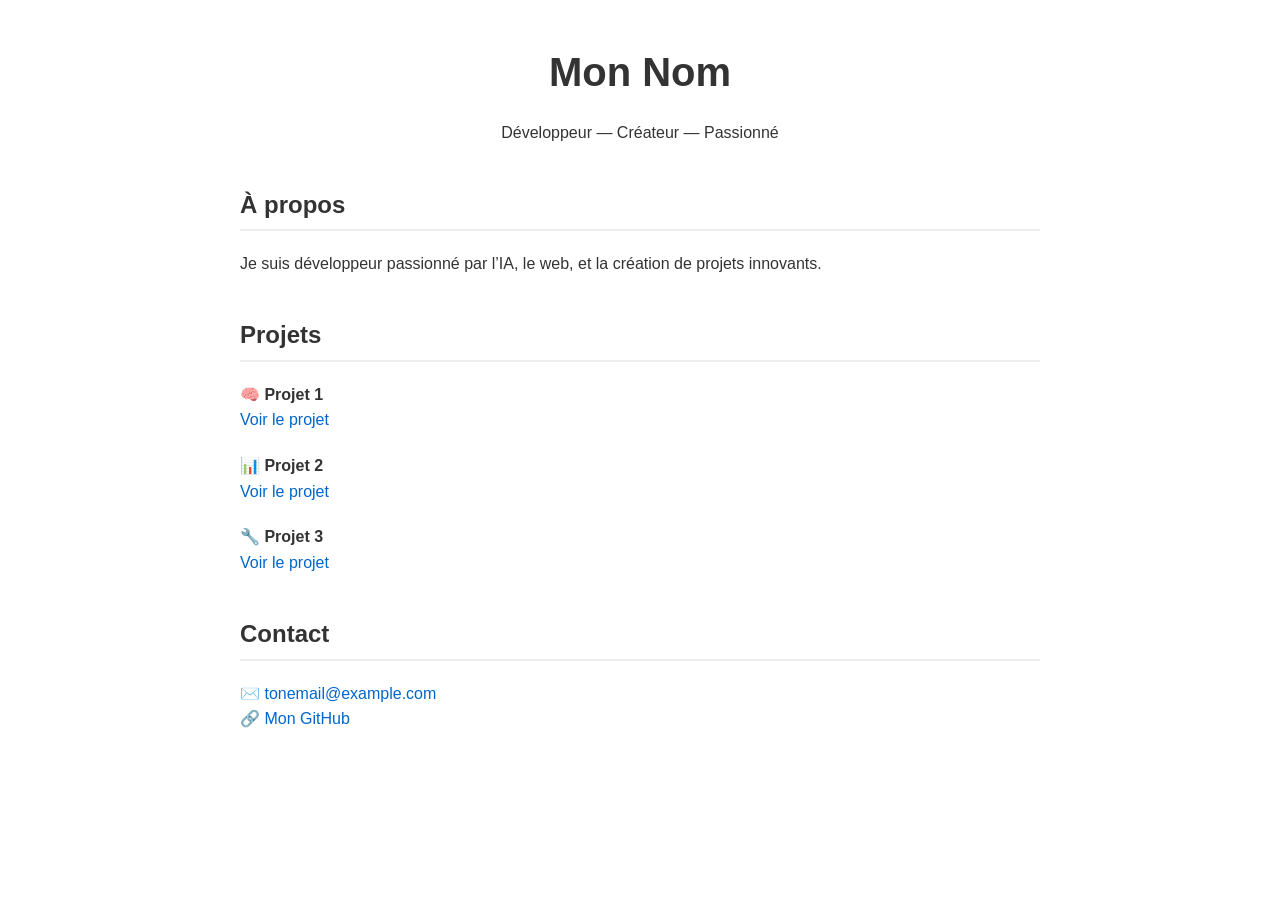
==== index.html @ 5cbcae39 "Create index.html" ====
<!DOCTYPE html>
<html lang="fr">
<head>
  <meta charset="UTF-8">
  <meta name="viewport" content="width=device-width, initial-scale=1.0">
  <title>Mon Portfolio</title>
  <style>
    body {
      font-family: Arial, sans-serif;
      margin: 40px auto;
      max-width: 800px;
      line-height: 1.6;
      color: #333;
    }
    header {
      text-align: center;
      margin-bottom: 40px;
    }
    h1 {
      font-size: 2.5em;
      margin-bottom: 0;
    }
    h2 {
      margin-top: 40px;
      border-bottom: 2px solid #eee;
      padding-bottom: 5px;
    }
    a {
      color: #0066cc;
      text-decoration: none;
    }
    a:hover {
      text-decoration: underline;
    }
    .project {
      margin-bottom: 20px;
    }
  </style>
</head>
<body>

  <header>
    <h1>Mon Nom</h1>
    <p>Développeur — Créateur — Passionné</p>
  </header>

  <section>
    <h2>À propos</h2>
    <p>
      Je suis développeur passionné par l’IA, le web, et la création de projets innovants.
    </p>
  </section>

  <section>
    <h2>Projets</h2>

    <div class="project">
      <strong>🧠 Projet 1</strong><br>
      <a href="#">Voir le projet</a>
    </div>

    <div class="project">
      <strong>📊 Projet 2</strong><br>
      <a href="#">Voir le projet</a>
    </div>

    <div class="project">
      <strong>🔧 Projet 3</strong><br>
      <a href="#">Voir le projet</a>
    </div>

  </section>

  <section>
    <h2>Contact</h2>
    <p>
      ✉️ <a href="mailto:tonemail@example.com">tonemail@example.com</a><br>
      🔗 <a href="https://github.com/ton-username">Mon GitHub</a>
    </p>
  </section>

</body>
</html>
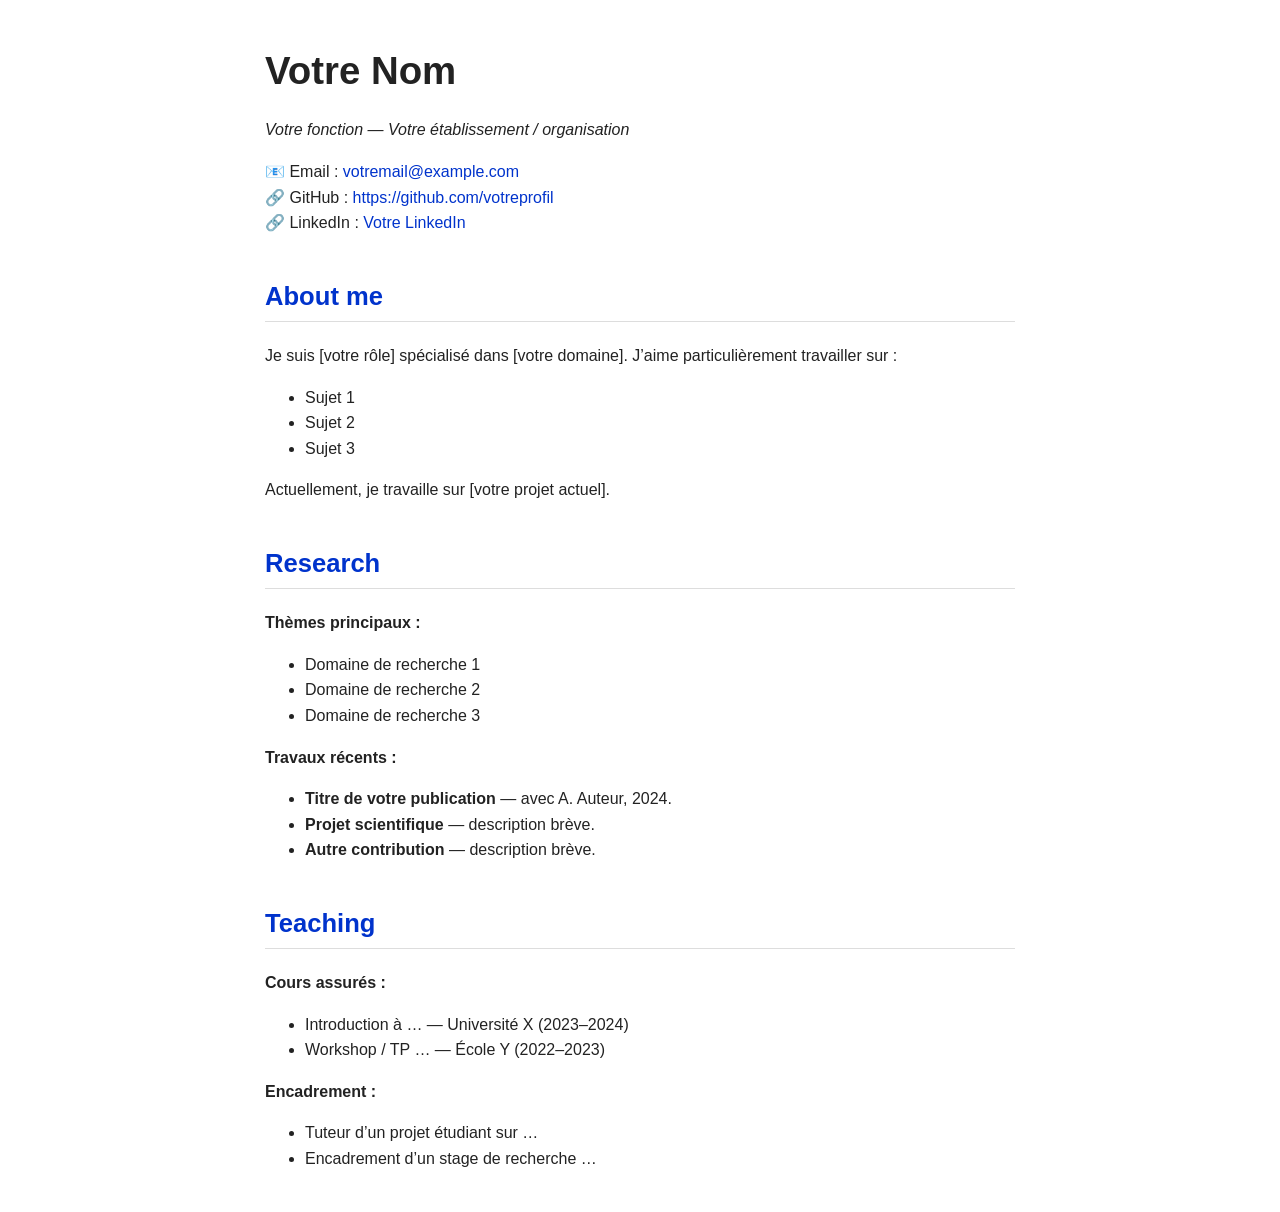
==== commit 3ec28b2e: "Update index.html" ====
--- a/index.html
+++ b/index.html
@@ -1,83 +1,122 @@
 <!DOCTYPE html>
-<html lang="fr">
+<html lang="en">
 <head>
-  <meta charset="UTF-8">
-  <meta name="viewport" content="width=device-width, initial-scale=1.0">
-  <title>Mon Portfolio</title>
-  <style>
-    body {
-      font-family: Arial, sans-serif;
-      margin: 40px auto;
-      max-width: 800px;
-      line-height: 1.6;
-      color: #333;
-    }
-    header {
-      text-align: center;
-      margin-bottom: 40px;
-    }
-    h1 {
-      font-size: 2.5em;
-      margin-bottom: 0;
-    }
-    h2 {
-      margin-top: 40px;
-      border-bottom: 2px solid #eee;
-      padding-bottom: 5px;
-    }
-    a {
-      color: #0066cc;
-      text-decoration: none;
-    }
-    a:hover {
-      text-decoration: underline;
-    }
-    .project {
-      margin-bottom: 20px;
-    }
-  </style>
+<meta charset="UTF-8">
+<meta name="viewport" content="width=device-width, initial-scale=1.0">
+<title>Votre Nom</title>
+
+<style>
+  body {
+    font-family: Helvetica, Arial, sans-serif;
+    max-width: 750px;
+    margin: 40px auto;
+    padding: 0 20px;
+    line-height: 1.6;
+    color: #222;
+  }
+
+  h1 {
+    font-size: 2.4em;
+    margin-bottom: 0;
+  }
+
+  h2 {
+    font-size: 1.6em;
+    color: #0033cc;
+    margin-top: 40px;
+    border-bottom: 1px solid #ddd;
+    padding-bottom: 4px;
+  }
+
+  a {
+    color: #0033cc;
+    text-decoration: none;
+  }
+
+  a:hover {
+    text-decoration: underline;
+  }
+
+  .header {
+    margin-bottom: 40px;
+  }
+
+  .section {
+    margin-bottom: 40px;
+  }
+
+  ul {
+    margin-top: 10px;
+  }
+</style>
 </head>
 <body>
 
-  <header>
-    <h1>Mon Nom</h1>
-    <p>Développeur — Créateur — Passionné</p>
-  </header>
+<div class="header">
+  <h1>Votre Nom</h1>
+  <p><em>Votre fonction — Votre établissement / organisation</em></p>
 
-  <section>
-    <h2>À propos</h2>
-    <p>
-      Je suis développeur passionné par l’IA, le web, et la création de projets innovants.
-    </p>
-  </section>
+  <p>
+    📧 Email : <a href="mailto:votremail@example.com">votremail@example.com</a><br>
+    🔗 GitHub : <a href="https://github.com/votreprofil">https://github.com/votreprofil</a><br>
+    🔗 LinkedIn : <a href="#">Votre LinkedIn</a>
+  </p>
+</div>
 
-  <section>
-    <h2>Projets</h2>
+<!-- ABOUT -->
+<div class="section">
+  <h2>About me</h2>
+  <p>
+    Je suis [votre rôle] spécialisé dans [votre domaine].  
+    J’aime particulièrement travailler sur :  
+  </p>
 
-    <div class="project">
-      <strong>🧠 Projet 1</strong><br>
-      <a href="#">Voir le projet</a>
-    </div>
+  <ul>
+    <li>Sujet 1</li>
+    <li>Sujet 2</li>
+    <li>Sujet 3</li>
+  </ul>
 
-    <div class="project">
-      <strong>📊 Projet 2</strong><br>
-      <a href="#">Voir le projet</a>
-    </div>
+  <p>
+    Actuellement, je travaille sur [votre projet actuel].
+  </p>
+</div>
 
-    <div class="project">
-      <strong>🔧 Projet 3</strong><br>
-      <a href="#">Voir le projet</a>
-    </div>
+<!-- RESEARCH -->
+<div class="section">
+  <h2>Research</h2>
 
-  </section>
+  <p><strong>Thèmes principaux :</strong></p>
+  <ul>
+    <li>Domaine de recherche 1</li>
+    <li>Domaine de recherche 2</li>
+    <li>Domaine de recherche 3</li>
+  </ul>
 
-  <section>
-    <h2>Contact</h2>
-    <p>
-      ✉️ <a href="mailto:tonemail@example.com">tonemail@example.com</a><br>
-      🔗 <a href="https://github.com/ton-username">Mon GitHub</a>
-    </p>
-  </section>
+  <p><strong>Travaux récents :</strong></p>
+  <ul>
+    <li><strong>Titre de votre publication</strong> — avec A. Auteur, 2024.</li>
+    <li><strong>Projet scientifique</strong> — description brève.</li>
+    <li><strong>Autre contribution</strong> — description brève.</li>
+  </ul>
+</div>
+
+<!-- TEACHING -->
+<div class="section">
+  <h2>Teaching</h2>
+
+  <p><strong>Cours assurés :</strong></p>
+  <ul>
+    <li>Introduction à … — Université X (2023–2024)</li>
+    <li>Workshop / TP … — École Y (2022–2023)</li>
+  </ul>
+
+  <p><strong>Encadrement :</strong></p>
+  <ul>
+    <li>Tuteur d’un projet étudiant sur …</li>
+    <li>Encadrement d’un stage de recherche …</li>
+  </ul>
+</div>
 
 </body>
 </html>
